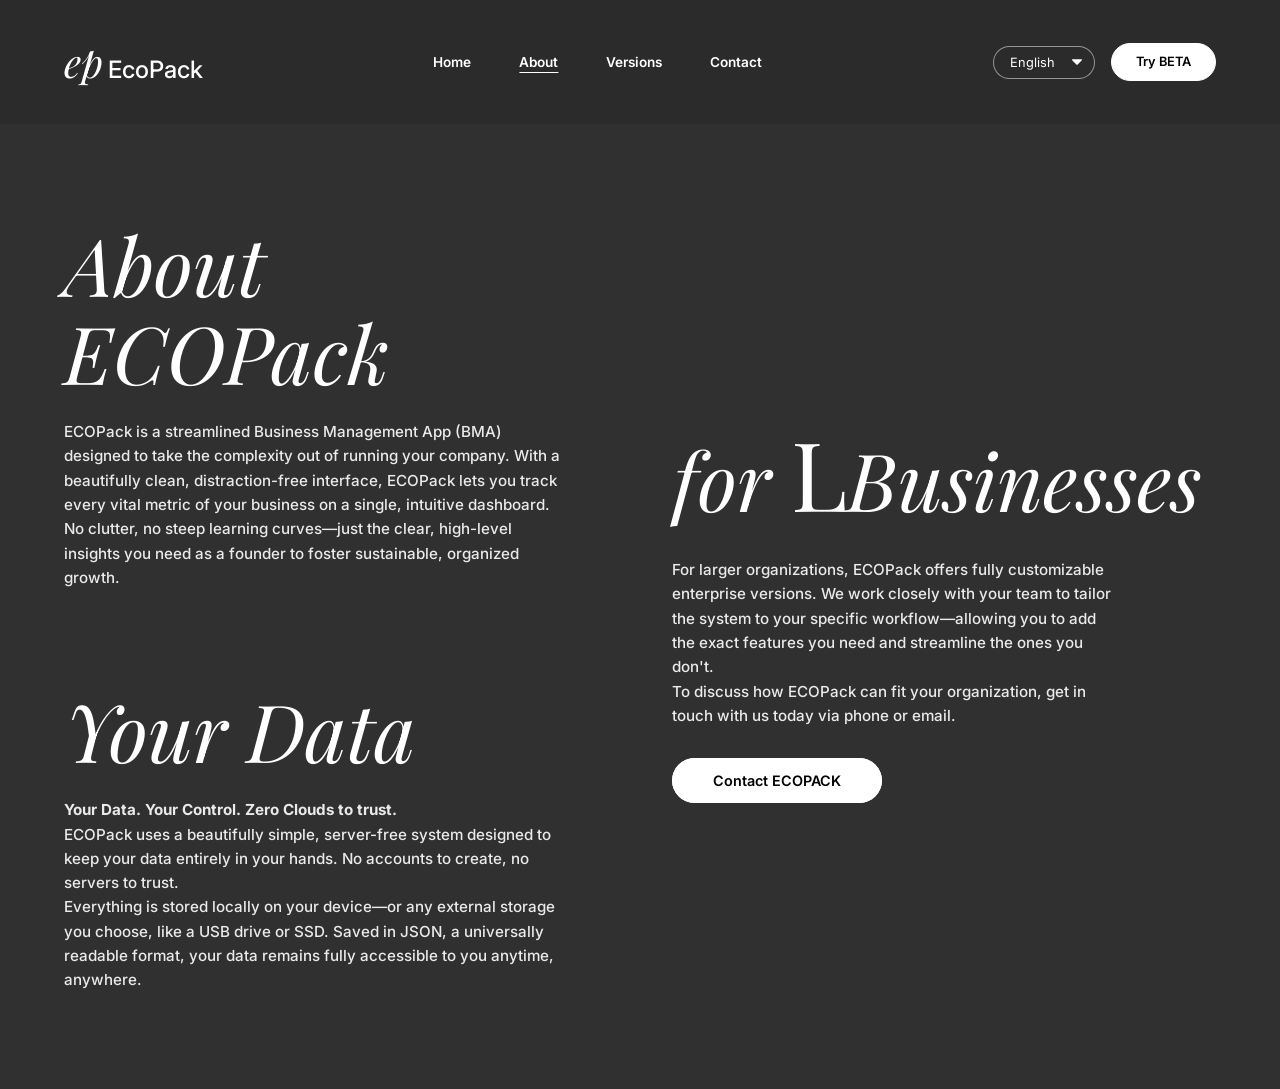
==== pages/about.html @ 65206e0a "1.0" ====
<!DOCTYPE html>
<html lang="en">
<head>
    <meta charset="UTF-8">
    <meta name="viewport" content="width=device-width, initial-scale=1.0">
    <title>ECOPACK - About</title>
    <meta name="description" content="Learn about ECOPack, a streamlined Business Management App designed for founders and businesses.">
    <link rel="preconnect" href="https://fonts.googleapis.com">
    <link rel="preconnect" href="https://fonts.gstatic.com" crossorigin>
    <link href="https://fonts.googleapis.com/css2?family=Amiri:ital,wght@0,400;0,700;1,400;1,700&family=Cairo:wght@400;600;700&family=Inter:wght@400;500;600;700&family=Playfair+Display:ital,wght@0,400;0,700;1,400;1,600&display=swap" rel="stylesheet">
    <style>
        /* ── Global ── */
        * { margin: 0; padding: 0; box-sizing: border-box; text-decoration: none; }
        ::selection { background-color: #222; color: #fff; }
        body { font-family: 'Inter', sans-serif; color: #111; background-color: #303030; line-height: 1.5; overflow-x: hidden; min-height: 100vh; display: flex; flex-direction: column; }
        img { max-width: 100%; display: block; }
        h1, h2, h3 { line-height: 1.2; }

        /* ── Buttons ── */
        .btn { padding: 0.8rem 2rem; border-radius: 50px; font-family: 'Inter', sans-serif; font-size: 0.85rem; font-weight: 600; cursor: pointer; position: relative; overflow: hidden; transition: transform 0.3s cubic-bezier(0.175, 0.885, 0.32, 1.275), background 0.3s, color 0.3s; }
        .btn:hover { transform: scale(1.05); }
        .btn-filled { background: #252525; border: 1px solid #252525; color: #fff; }
        .btn-filled:hover { background: #000; }
        .btn-footer-filled { background: #fff; border: 1px solid #fff; color: #000; border-radius: 50px; padding: 0.8rem 2.5rem; font-size: 0.9rem; cursor: pointer; font-weight: 600; transition: all 0.3s; }
        .btn-footer-filled:hover { background: #e0e0e0; }

        /* ── Navbar ── */
        .page-navbar { position: relative; z-index: 10; display: flex; justify-content: space-between; align-items: center; padding: 2rem 4rem; background-color: #2b2b2b; color: #fff; }
        .footer-logo { display: flex; align-items: baseline; font-size: 1.5rem; }
        .logo-ep { font-family: 'Playfair Display', serif; font-style: italic; font-size: 2.5rem; margin-right: 0.3rem; transition: transform 0.4s cubic-bezier(0.175, 0.885, 0.32, 1.275); display: inline-block; }
        .footer-logo:hover .logo-ep { transform: rotate(-5deg) scale(1.05); }
        .logo-ecopack { font-weight: 500; }
        .footer-nav { display: flex; gap: 3rem; font-size: 0.85rem; font-weight: 600; }
        .footer-nav a { color: #fff; text-decoration: none; transition: opacity 0.3s; position: relative; }
        .footer-nav a::after { content: ''; position: absolute; width: 0; height: 2px; bottom: -4px; left: 0; background-color: currentColor; transition: width 0.3s ease; }
        .footer-nav a:hover::after { width: 100%; }
        .footer-nav a:hover { opacity: 0.7; }
        .footer-nav a.active { opacity: 1; text-decoration: underline; text-underline-offset: 5px; }
        .lang-switcher { background: transparent; color: #fff; border: 1px solid rgba(255,255,255,0.5); padding: 0.5rem 1rem; border-radius: 50px; font-size: 0.8rem; font-family: 'Inter', sans-serif; cursor: pointer; outline: none; transition: all 0.3s ease; appearance: none; -webkit-appearance: none; background-image: url("data:image/svg+xml;charset=US-ASCII,%3Csvg%20xmlns%3D%22http%3A%2F%2Fwww.w3.org%2F2000%2Fsvg%22%20width%3D%22292.4%22%20height%3D%22292.4%22%3E%3Cpath%20fill%3D%22%23FFFFFF%22%20d%3D%22M287%2069.4a17.6%2017.6%200%200%200-13-5.4H18.4c-5%200-9.3%201.8-12.9%205.4A17.6%2017.6%200%200%200%200%2082.2c0%205%201.8%209.3%205.4%2012.9l128%20127.9c3.6%203.6%207.8%205.4%2012.8%205.4s9.2-1.8%2012.8-5.4L287%2095c3.5-3.5%205.4-7.8%205.4-12.8%200-5-1.9-9.2-5.5-12.8z%22%2F%3E%3C%2Fsvg%3E"); background-repeat: no-repeat; background-position: right 0.7rem top 50%; background-size: 0.65rem auto; padding-right: 2rem; }
        .lang-switcher:hover { border-color: #fff; background-color: rgba(255,255,255,0.1); }
        .lang-switcher option { background: #2b2b2b; color: #fff; }

        /* ── Page Layout ── */
        .page-content { flex: 1; display: flex; align-items: center; }

        /* ── About Section ── */
        .new-about-section { background-color: #303030; color: #fff; padding: 6rem 4rem; display: flex; justify-content: space-between; gap: 4rem; width: 100%; }
        .new-about-left { flex: 1; display: flex; flex-direction: column; gap: 6rem; }
        .new-about-block h2 { font-family: 'Playfair Display', serif; font-style: italic; font-size: 5rem; font-weight: 400; line-height: 1.1; margin-bottom: 1.5rem; color: #fff; }
        .new-about-block p { font-family: 'Inter', sans-serif; font-size: 0.95rem; line-height: 1.6; max-width: 500px; font-weight: 500; color: #eaeaea; }
        .new-about-right { flex: 1; display: flex; flex-direction: column; justify-content: center; }
        .new-about-right h2 { font-family: 'Playfair Display', serif; font-style: italic; font-size: 5rem; font-weight: 400; margin-bottom: 2rem; line-height: 1.1; color: #fff; }
        .new-about-right h2 .large-letter { font-style: normal; font-size: 1.2em; }
        .new-about-right p { font-family: 'Inter', sans-serif; font-size: 0.95rem; line-height: 1.6; max-width: 450px; margin-bottom: 2.5rem; font-weight: 500; color: #eaeaea; }

        /* ── Animations ── */
        @keyframes fadeInUp { from { opacity: 0; transform: translateY(20px); } to { opacity: 1; transform: translateY(0); } }
        @keyframes slideInLeftAnim { from { opacity: 0; transform: translateX(-50px); } to { opacity: 1; transform: translateX(0); } }
        @keyframes slideInRightAnim { from { opacity: 0; transform: translateX(50px); } to { opacity: 1; transform: translateX(0); } }
        .hero-stagger { opacity: 0; animation: fadeInUp 0.8s cubic-bezier(0.2, 0.8, 0.2, 1) forwards; }
        .animate-fade-up { opacity: 0; animation: fadeInUp 0.8s cubic-bezier(0.2, 0.8, 0.2, 1) forwards; }
        .animate-slide-left { opacity: 0; animation: slideInLeftAnim 0.8s cubic-bezier(0.2, 0.8, 0.2, 1) forwards; }
        .animate-slide-right { opacity: 0; animation: slideInRightAnim 0.8s cubic-bezier(0.2, 0.8, 0.2, 1) forwards; }
        .anim-d-1 { animation-delay: 0.1s; }
        .anim-d-2 { animation-delay: 0.2s; }
        .anim-d-3 { animation-delay: 0.3s; }
        .anim-d-4 { animation-delay: 0.4s; }
        .anim-d-5 { animation-delay: 0.5s; }

        /* ── RTL ── */
        html[dir="rtl"] { text-align: right; }
        html[dir="rtl"] body { font-family: 'Cairo', sans-serif; }
        html[dir="rtl"] h2, html[dir="rtl"] h3 { font-family: 'Amiri', serif; }
        html[dir="rtl"] .btn { font-family: 'Cairo', sans-serif; font-size: 0.9rem; }
        html[dir="rtl"] .lang-switcher { background-position: left 0.7rem top 50%; padding-left: 2rem; padding-right: 1rem; font-family: 'Cairo', sans-serif; }

        /* ── Responsive ── */
        @media (max-width: 992px) {
            .page-navbar { flex-direction: column; gap: 1.5rem; padding: 2rem; }
            .footer-nav { gap: 1.5rem; flex-wrap: wrap; justify-content: center; }
            .new-about-section { flex-direction: column; padding: 4rem 2rem; }
        }
        @media (max-width: 600px) {
            .new-about-block h2, .new-about-right h2 { font-size: 3.5rem; }
            .page-navbar { padding: 1.5rem; }
        }
    </style>
</head>
<body>

    <!-- Navbar -->
    <nav class="page-navbar hero-stagger">
        <div class="footer-logo">
            <span class="logo-ep">ep</span><span class="logo-ecopack">EcoPack</span>
        </div>
        <div class="footer-nav">
            <a href="../index.html" data-i18n="nav_home">Home</a>
            <a href="about.html" class="active" data-i18n="nav_about">About</a>
            <a href="versions.html" data-i18n="nav_versions">Versions</a>
            <a href="contact.html" data-i18n="nav_contact">Contact</a>
        </div>
        <div style="display: flex; gap: 1rem; align-items: center;">
            <select id="lang-select" class="lang-switcher">
                <option value="en">English</option>
                <option value="fr">Français</option>
                <option value="es">Español</option>
                <option value="ar">العربية</option>
            </select>
            <a href="https://ecopack-bmas.vercel.app/" target="_blank" class="btn btn-footer-filled" style="padding: 0.5rem 1.5rem; font-size: 0.8rem;" data-i18n="btn_try_beta">Try BETA</a>
        </div>
    </nav>

    <!-- Page Content -->
    <div class="page-content">
        <section class="new-about-section">
            <div class="new-about-left">
                <div class="new-about-block">
                    <h2 class="animate-slide-left anim-d-1" data-i18n="page_about_h1"><i>About</i><br><i>ECOPack</i></h2>
                    <p class="animate-fade-up anim-d-2" data-i18n="page_about_desc">ECOPack is a streamlined Business Management App (BMA) designed to take the complexity out of running your company. With a beautifully clean, distraction-free interface, ECOPack lets you track every vital metric of your business on a single, intuitive dashboard.<br>No clutter, no steep learning curves—just the clear, high-level insights you need as a founder to foster sustainable, organized growth.</p>
                </div>
                <div class="new-about-block">
                    <h2 class="animate-slide-left anim-d-3" data-i18n="page_about_data_h"><i>Your Data</i></h2>
                    <p class="animate-fade-up anim-d-4" data-i18n="page_about_data_desc"><strong>Your Data. Your Control. Zero Clouds to trust.</strong><br>ECOPack uses a beautifully simple, server-free system designed to keep your data entirely in your hands. No accounts to create, no servers to trust.<br>Everything is stored locally on your device—or any external storage you choose, like a USB drive or SSD. Saved in JSON, a universally readable format, your data remains fully accessible to you anytime, anywhere.</p>
                </div>
            </div>
            <div class="new-about-right">
                <h2 class="animate-slide-right anim-d-2" data-i18n="page_about_biz_h"><i>for </i><span class="large-letter">L</span><i>Businesses</i></h2>
                <p class="animate-fade-up anim-d-3" data-i18n="page_about_biz_desc">For larger organizations, ECOPack offers fully customizable enterprise versions. We work closely with your team to tailor the system to your specific workflow—allowing you to add the exact features you need and streamline the ones you don't.<br>To discuss how ECOPack can fit your organization, get in touch with us today via phone or email.</p>
                <div class="animate-fade-up anim-d-4">
                    <a href="contact.html" class="btn btn-footer-filled" data-i18n="btn_contact_ecopack">Contact ECOPACK</a>
                </div>
            </div>
        </section>
    </div>

    <script src="../script.js"></script>
</body>
</html>
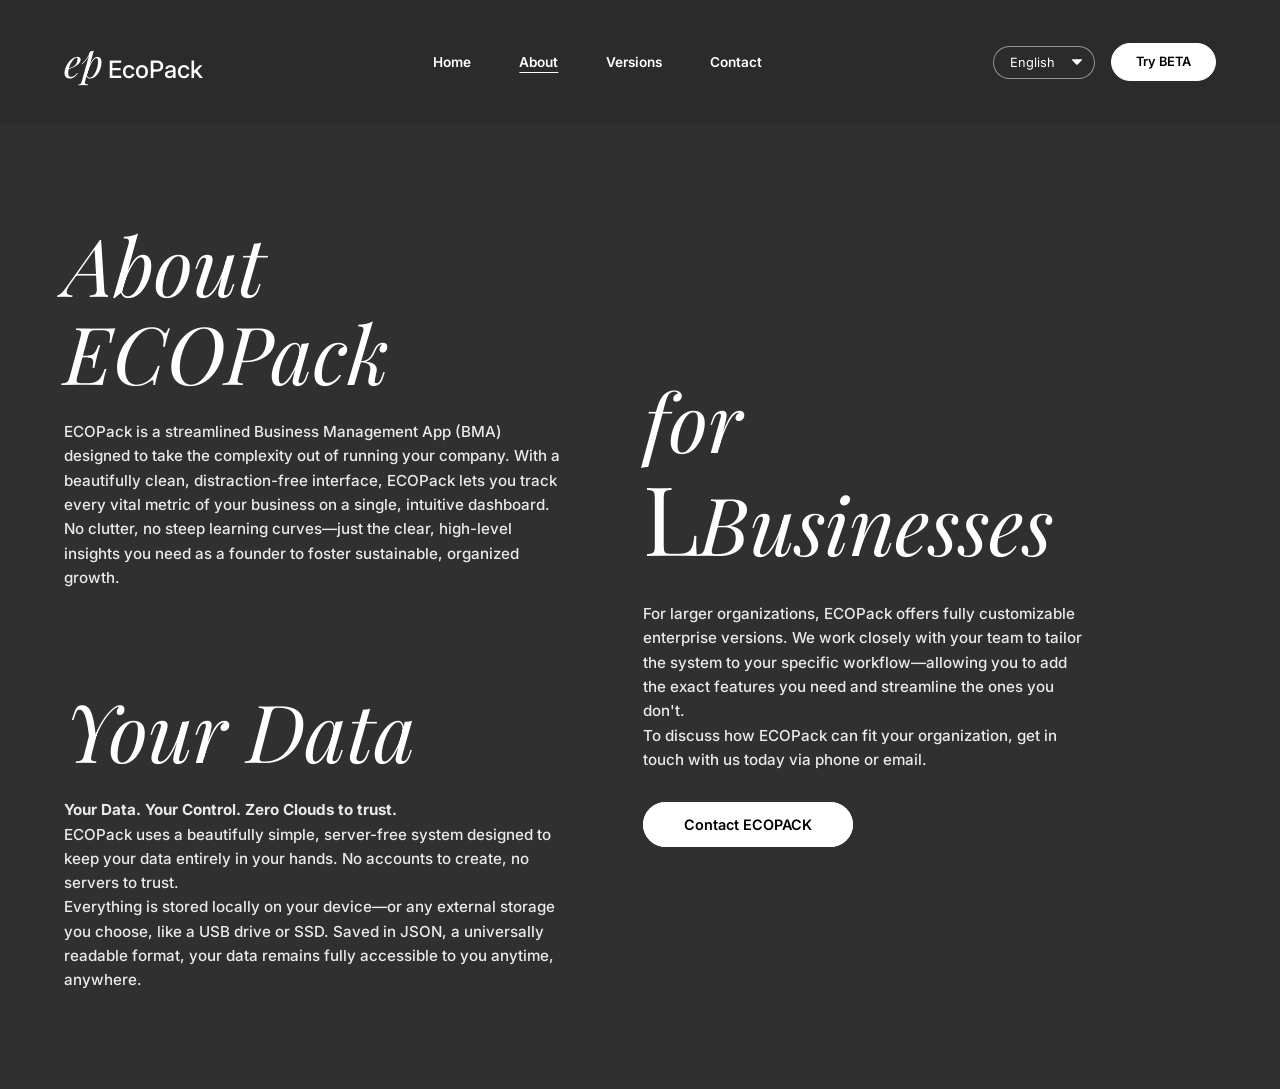
==== commit f968a528: "2.0" ====
--- a/pages/about.html
+++ b/pages/about.html
@@ -8,81 +8,34 @@
     <link rel="preconnect" href="https://fonts.googleapis.com">
     <link rel="preconnect" href="https://fonts.gstatic.com" crossorigin>
     <link href="https://fonts.googleapis.com/css2?family=Amiri:ital,wght@0,400;0,700;1,400;1,700&family=Cairo:wght@400;600;700&family=Inter:wght@400;500;600;700&family=Playfair+Display:ital,wght@0,400;0,700;1,400;1,600&display=swap" rel="stylesheet">
+    <link rel="stylesheet" href="../style.css">
     <style>
-        /* ── Global ── */
-        * { margin: 0; padding: 0; box-sizing: border-box; text-decoration: none; }
-        ::selection { background-color: #222; color: #fff; }
-        body { font-family: 'Inter', sans-serif; color: #111; background-color: #303030; line-height: 1.5; overflow-x: hidden; min-height: 100vh; display: flex; flex-direction: column; }
-        img { max-width: 100%; display: block; }
-        h1, h2, h3 { line-height: 1.2; }
-
-        /* ── Buttons ── */
-        .btn { padding: 0.8rem 2rem; border-radius: 50px; font-family: 'Inter', sans-serif; font-size: 0.85rem; font-weight: 600; cursor: pointer; position: relative; overflow: hidden; transition: transform 0.3s cubic-bezier(0.175, 0.885, 0.32, 1.275), background 0.3s, color 0.3s; }
-        .btn:hover { transform: scale(1.05); }
-        .btn-filled { background: #252525; border: 1px solid #252525; color: #fff; }
-        .btn-filled:hover { background: #000; }
-        .btn-footer-filled { background: #fff; border: 1px solid #fff; color: #000; border-radius: 50px; padding: 0.8rem 2.5rem; font-size: 0.9rem; cursor: pointer; font-weight: 600; transition: all 0.3s; }
-        .btn-footer-filled:hover { background: #e0e0e0; }
-
-        /* ── Navbar ── */
-        .page-navbar { position: relative; z-index: 10; display: flex; justify-content: space-between; align-items: center; padding: 2rem 4rem; background-color: #2b2b2b; color: #fff; }
-        .footer-logo { display: flex; align-items: baseline; font-size: 1.5rem; }
-        .logo-ep { font-family: 'Playfair Display', serif; font-style: italic; font-size: 2.5rem; margin-right: 0.3rem; transition: transform 0.4s cubic-bezier(0.175, 0.885, 0.32, 1.275); display: inline-block; }
-        .footer-logo:hover .logo-ep { transform: rotate(-5deg) scale(1.05); }
-        .logo-ecopack { font-weight: 500; }
-        .footer-nav { display: flex; gap: 3rem; font-size: 0.85rem; font-weight: 600; }
-        .footer-nav a { color: #fff; text-decoration: none; transition: opacity 0.3s; position: relative; }
-        .footer-nav a::after { content: ''; position: absolute; width: 0; height: 2px; bottom: -4px; left: 0; background-color: currentColor; transition: width 0.3s ease; }
-        .footer-nav a:hover::after { width: 100%; }
-        .footer-nav a:hover { opacity: 0.7; }
-        .footer-nav a.active { opacity: 1; text-decoration: underline; text-underline-offset: 5px; }
-        .lang-switcher { background: transparent; color: #fff; border: 1px solid rgba(255,255,255,0.5); padding: 0.5rem 1rem; border-radius: 50px; font-size: 0.8rem; font-family: 'Inter', sans-serif; cursor: pointer; outline: none; transition: all 0.3s ease; appearance: none; -webkit-appearance: none; background-image: url("data:image/svg+xml;charset=US-ASCII,%3Csvg%20xmlns%3D%22http%3A%2F%2Fwww.w3.org%2F2000%2Fsvg%22%20width%3D%22292.4%22%20height%3D%22292.4%22%3E%3Cpath%20fill%3D%22%23FFFFFF%22%20d%3D%22M287%2069.4a17.6%2017.6%200%200%200-13-5.4H18.4c-5%200-9.3%201.8-12.9%205.4A17.6%2017.6%200%200%200%200%2082.2c0%205%201.8%209.3%205.4%2012.9l128%20127.9c3.6%203.6%207.8%205.4%2012.8%205.4s9.2-1.8%2012.8-5.4L287%2095c3.5-3.5%205.4-7.8%205.4-12.8%200-5-1.9-9.2-5.5-12.8z%22%2F%3E%3C%2Fsvg%3E"); background-repeat: no-repeat; background-position: right 0.7rem top 50%; background-size: 0.65rem auto; padding-right: 2rem; }
-        .lang-switcher:hover { border-color: #fff; background-color: rgba(255,255,255,0.1); }
-        .lang-switcher option { background: #2b2b2b; color: #fff; }
-
-        /* ── Page Layout ── */
-        .page-content { flex: 1; display: flex; align-items: center; }
-
-        /* ── About Section ── */
-        .new-about-section { background-color: #303030; color: #fff; padding: 6rem 4rem; display: flex; justify-content: space-between; gap: 4rem; width: 100%; }
-        .new-about-left { flex: 1; display: flex; flex-direction: column; gap: 6rem; }
-        .new-about-block h2 { font-family: 'Playfair Display', serif; font-style: italic; font-size: 5rem; font-weight: 400; line-height: 1.1; margin-bottom: 1.5rem; color: #fff; }
-        .new-about-block p { font-family: 'Inter', sans-serif; font-size: 0.95rem; line-height: 1.6; max-width: 500px; font-weight: 500; color: #eaeaea; }
-        .new-about-right { flex: 1; display: flex; flex-direction: column; justify-content: center; }
-        .new-about-right h2 { font-family: 'Playfair Display', serif; font-style: italic; font-size: 5rem; font-weight: 400; margin-bottom: 2rem; line-height: 1.1; color: #fff; }
-        .new-about-right h2 .large-letter { font-style: normal; font-size: 1.2em; }
-        .new-about-right p { font-family: 'Inter', sans-serif; font-size: 0.95rem; line-height: 1.6; max-width: 450px; margin-bottom: 2.5rem; font-weight: 500; color: #eaeaea; }
-
-        /* ── Animations ── */
-        @keyframes fadeInUp { from { opacity: 0; transform: translateY(20px); } to { opacity: 1; transform: translateY(0); } }
-        @keyframes slideInLeftAnim { from { opacity: 0; transform: translateX(-50px); } to { opacity: 1; transform: translateX(0); } }
-        @keyframes slideInRightAnim { from { opacity: 0; transform: translateX(50px); } to { opacity: 1; transform: translateX(0); } }
-        .hero-stagger { opacity: 0; animation: fadeInUp 0.8s cubic-bezier(0.2, 0.8, 0.2, 1) forwards; }
-        .animate-fade-up { opacity: 0; animation: fadeInUp 0.8s cubic-bezier(0.2, 0.8, 0.2, 1) forwards; }
-        .animate-slide-left { opacity: 0; animation: slideInLeftAnim 0.8s cubic-bezier(0.2, 0.8, 0.2, 1) forwards; }
-        .animate-slide-right { opacity: 0; animation: slideInRightAnim 0.8s cubic-bezier(0.2, 0.8, 0.2, 1) forwards; }
-        .anim-d-1 { animation-delay: 0.1s; }
-        .anim-d-2 { animation-delay: 0.2s; }
-        .anim-d-3 { animation-delay: 0.3s; }
-        .anim-d-4 { animation-delay: 0.4s; }
-        .anim-d-5 { animation-delay: 0.5s; }
-
-        /* ── RTL ── */
-        html[dir="rtl"] { text-align: right; }
-        html[dir="rtl"] body { font-family: 'Cairo', sans-serif; }
-        html[dir="rtl"] h2, html[dir="rtl"] h3 { font-family: 'Amiri', serif; }
-        html[dir="rtl"] .btn { font-family: 'Cairo', sans-serif; font-size: 0.9rem; }
-        html[dir="rtl"] .lang-switcher { background-position: left 0.7rem top 50%; padding-left: 2rem; padding-right: 1rem; font-family: 'Cairo', sans-serif; }
-
-        /* ── Responsive ── */
-        @media (max-width: 992px) {
-            .page-navbar { flex-direction: column; gap: 1.5rem; padding: 2rem; }
-            .footer-nav { gap: 1.5rem; flex-wrap: wrap; justify-content: center; }
-            .new-about-section { flex-direction: column; padding: 4rem 2rem; }
+        body {
+            background-color: #303030;
+            margin: 0;
+            min-height: 100vh;
+            display: flex;
+            flex-direction: column;
         }
-        @media (max-width: 600px) {
-            .new-about-block h2, .new-about-right h2 { font-size: 3.5rem; }
-            .page-navbar { padding: 1.5rem; }
+        .page-navbar {
+            position: relative;
+            z-index: 10;
+            display: flex;
+            justify-content: space-between;
+            align-items: center;
+            padding: 2rem 4rem;
+            background-color: #2b2b2b;
+            color: #fff;
+        }
+        .page-navbar .footer-nav a.active {
+            opacity: 1;
+            text-decoration: underline;
+            text-underline-offset: 5px;
+        }
+        .page-content {
+            flex: 1;
+            display: flex;
+            align-items: center;
         }
     </style>
 </head>
--- a/style.css
+++ b/style.css
@@ -0,0 +1,968 @@
+/* Global Styles */
+* {
+    margin: 0;
+    padding: 0;
+    box-sizing: border-box;
+    text-decoration: none;
+}
+
+::selection {
+  background-color: #222; /* Changes highlight background */
+  color: #ffffff;            /* Changes highlighted text color */
+}
+
+/* Optional: Older Firefox browser support */
+::-moz-selection {
+  background-color: #222;
+  color: #ffffff;
+}
+
+/* Styles text selection only inside a specific class */
+.custom-area::selection {
+  background-color: #222;
+  color: #ffffff;
+}
+
+body {
+    font-family: 'Inter', sans-serif;
+    color: #111;
+    background-color: #fff;
+    line-height: 1.5;
+    overflow-x: hidden;
+}
+
+img {
+    max-width: 100%;
+    display: block;
+}
+
+/* Typography */
+h1, h2, h3 {
+    line-height: 1.2;
+}
+
+/* Hero Section */
+.hero {
+    display: flex;
+    min-height: 100vh;
+    width: 100%;
+}
+
+.hero-left {
+    flex: 1;
+    display: flex;
+    align-items: center;
+    justify-content: center;
+    padding: 4rem;
+    background-color: #ffffff;
+}
+
+.hero-content {
+    max-width: 500px;
+    width: 100%;
+}
+
+.logo-container {
+    display: flex;
+    align-items: flex-end;
+    margin-bottom: 4rem;
+}
+
+.logo-text {
+    font-family: 'Playfair Display', serif;
+    font-style: italic;
+    font-size: 8rem;
+    line-height: 0.8;
+    letter-spacing: -0.05em;
+    color: #222;
+}
+
+.logo-subtext {
+    font-size: 0.85rem;
+    margin-left: 0.5rem;
+    padding-bottom: 0.5rem;
+    color: #000;
+}
+
+.logo-subtext span {
+    font-size: 0.75rem;
+    font-weight: normal;
+}
+
+.main-nav {
+    display: flex;
+    gap: 2.5rem;
+    margin-bottom: 3rem;
+}
+
+.main-nav a {
+    text-decoration: none;
+    color: #000;
+    font-weight: 700;
+    font-size: 0.95rem;
+    transition: opacity 0.2s ease;
+}
+
+.main-nav a:hover {
+    opacity: 0.7;
+}
+
+.cta-container {
+    display: flex;
+    gap: 1rem;
+}
+
+.btn {
+    padding: 0.8rem 2rem;
+    border-radius: 50px;
+    font-family: 'Inter', sans-serif;
+    font-size: 0.85rem;
+    font-weight: 600;
+    cursor: pointer;
+    transition: all 0.3s ease;
+}
+
+.btn-outline {
+    background: transparent;
+    border: 1px solid #000;
+    color: #000;
+}
+
+.btn-outline:hover {
+    background: #f0f0f0;
+}
+
+.btn-filled {
+    background: #252525;
+    border: 1px solid #252525;
+    color: #fff;
+}
+
+.btn-filled:hover {
+    background: #000;
+}
+
+.hero-right {
+    flex: 1;
+    position: relative;
+    background-color: #f5f5f5; /* Fallback */
+    overflow: hidden;
+}
+
+.hero-image-placeholder {
+    width: 100%;
+    height: 100%;
+}
+
+.hero-image-placeholder img {
+    width: 100%;
+    height: 100%;
+    object-fit: cover;
+    object-position: center left;
+}
+
+/* About Section */
+.about {
+    padding: 8rem 2rem;
+    background-color: #fff;
+    min-height: 100vh;
+    display: flex;
+    align-items: center;
+}
+
+.container {
+    max-width: 1200px;
+    margin: 0 auto;
+    width: 100%;
+}
+
+.about-grid {
+    display: grid;
+    grid-template-columns: 1fr 1fr;
+    gap: 4rem;
+    align-items: center;
+}
+
+.about-text h2 {
+    font-family: 'Playfair Display', serif;
+    font-size: 5.5rem;
+    color: #333;
+    margin-bottom: 2rem;
+    letter-spacing: -0.02em;
+    font-weight: 400;
+}
+
+.about-text h2 i {
+    font-style: italic;
+}
+
+.desc-content {
+    max-width: 480px;
+}
+
+.desc-content p {
+    font-size: 0.95rem;
+    font-weight: 500;
+    color: #222;
+    margin-bottom: 1.5rem;
+    line-height: 1.6;
+}
+
+.about-image img {
+    width: 100%;
+    height: auto;
+}
+
+/* Features Section */
+.features {
+    background-color: #303030;
+    min-height: 100vh;
+    display: flex;
+    align-items: center;
+    justify-content: center;
+    padding: 4rem 2rem;
+}
+
+.features-container {
+    display: flex;
+    gap: 4rem;
+    justify-content: center;
+    flex-wrap: wrap;
+}
+
+.feature-item {
+    display: flex;
+    flex-direction: column;
+    align-items: center;
+    text-align: center;
+    gap: 2rem;
+}
+
+.feature-card {
+    background-color: #ffffff;
+    width: 280px;
+    height: 280px;
+    border-radius: 2.5rem;
+    display: flex;
+    align-items: center;
+    justify-content: center;
+    box-shadow: 0 10px 30px rgba(0,0,0,0.1);
+    transition: transform 0.3s ease;
+}
+
+.feature-card:hover {
+    transform: translateY(-5px);
+}
+
+.feature-item h3 {
+    font-family: 'Playfair Display', serif;
+    font-style: italic;
+    color: #ffffff;
+    font-size: 1.4rem;
+    font-weight: 400;
+    line-height: 1.3;
+}
+
+/* Responsive adjustments */
+@media (max-width: 992px) {
+    .hero {
+        flex-direction: column;
+    }
+    
+    .hero-left, .hero-right {
+        width: 100%;
+        min-height: 50vh;
+    }
+    
+    .about-grid {
+        grid-template-columns: 1fr;
+    }
+    
+    .about-text h2 {
+        font-size: 4rem;
+    }
+}
+
+@media (max-width: 768px) {
+    .logo-text {
+        font-size: 6rem;
+    }
+    
+    .main-nav {
+        flex-wrap: wrap;
+        gap: 1.5rem;
+    }
+    
+    .features-container {
+        gap: 2rem;
+    }
+}
+
+/* Footer Section */
+.footer-cta {
+    position: relative;
+    min-height: 80vh;
+    display: flex;
+    flex-direction: column;
+    padding: 3rem 4rem;
+    background-color: #2b2b2b; /* Dark fallback */
+    background-image: url('https://images.unsplash.com/photo-1498050108023-c5249f4df085?q=80&w=2672&auto=format&fit=crop');
+    background-size: cover;
+    background-position: center;
+    color: #fff;
+    overflow: hidden;
+}
+
+.footer-overlay {
+    position: absolute;
+    top: 0;
+    left: 0;
+    right: 0;
+    bottom: 0;
+    background-color: rgba(30, 30, 30, 0.85); /* Dark tint */
+    z-index: 1;
+}
+
+.footer-header {
+    position: relative;
+    z-index: 2;
+    display: flex;
+    justify-content: space-between;
+    align-items: center;
+    margin-bottom: auto;
+}
+
+.footer-logo {
+    display: flex;
+    align-items: baseline;
+    font-size: 1.5rem;
+}
+
+.logo-ep {
+    font-family: 'Playfair Display', serif;
+    font-style: italic;
+    font-size: 2.5rem;
+    margin-right: 0.3rem;
+}
+
+.logo-ecopack {
+    font-weight: 500;
+}
+
+.footer-nav {
+    display: flex;
+    gap: 3rem;
+    font-size: 0.85rem;
+    font-weight: 600;
+}
+
+.footer-nav a {
+    color: #fff;
+    text-decoration: none;
+    transition: opacity 0.3s;
+}
+
+.footer-nav a:hover {
+    opacity: 0.7;
+}
+
+.btn-footer-outline {
+    background: transparent;
+    border: 1px solid #fff;
+    color: #fff;
+    border-radius: 50px;
+    padding: 0.6rem 1.8rem;
+    font-size: 0.85rem;
+    cursor: pointer;
+    font-weight: 600;
+    transition: background 0.3s, color 0.3s;
+}
+
+.btn-footer-outline:hover {
+    background: #fff;
+    color: #000;
+}
+
+.footer-content {
+    position: relative;
+    z-index: 2;
+    text-align: center;
+    margin-bottom: auto;
+    display: flex;
+    flex-direction: column;
+    align-items: center;
+}
+
+.footer-content h2 {
+    font-family: 'Playfair Display', serif;
+    font-style: italic;
+    font-size: 5rem;
+    margin-bottom: 3rem;
+    font-weight: 400;
+}
+
+.footer-buttons {
+    display: flex;
+    gap: 1.5rem;
+    justify-content: center;
+}
+
+.btn-footer-outline-center {
+    background: transparent;
+    border: 1px solid #fff;
+    color: #fff;
+    border-radius: 50px;
+    padding: 0.8rem 2.5rem;
+    font-size: 0.9rem;
+    cursor: pointer;
+    font-weight: 600;
+    transition: all 0.3s;
+}
+
+.btn-footer-outline-center:hover {
+    background: #fff;
+    color: #000;
+}
+
+.btn-footer-filled {
+    background: #fff;
+    border: 1px solid #fff;
+    color: #000;
+    border-radius: 50px;
+    padding: 0.8rem 2.5rem;
+    font-size: 0.9rem;
+    cursor: pointer;
+    font-weight: 600;
+    transition: all 0.3s;
+}
+
+.btn-footer-filled:hover {
+    background: #e0e0e0;
+}
+
+/* Enhancing Hover Effects */
+.btn {
+    position: relative;
+    overflow: hidden;
+    transition: transform 0.3s cubic-bezier(0.175, 0.885, 0.32, 1.275), background 0.3s, color 0.3s;
+}
+
+.btn:hover {
+    transform: scale(1.05);
+}
+
+.feature-card {
+    transition: transform 0.4s cubic-bezier(0.175, 0.885, 0.32, 1.275), box-shadow 0.4s ease;
+}
+
+.feature-card:hover {
+    transform: translateY(-12px) scale(1.03);
+    box-shadow: 0 20px 40px rgba(0,0,0,0.15);
+}
+
+.logo-ep {
+    transition: transform 0.4s cubic-bezier(0.175, 0.885, 0.32, 1.275);
+    display: inline-block;
+}
+
+.footer-logo:hover .logo-ep, .logo-container:hover .logo-text {
+    transform: rotate(-5deg) scale(1.05);
+}
+
+.main-nav a, .footer-nav a {
+    position: relative;
+}
+
+.main-nav a::after, .footer-nav a::after {
+    content: '';
+    position: absolute;
+    width: 0;
+    height: 2px;
+    bottom: -4px;
+    left: 0;
+    background-color: currentColor;
+    transition: width 0.3s ease;
+}
+
+.main-nav a:hover::after, .footer-nav a:hover::after {
+    width: 100%;
+}
+
+/* Hero Load Animations */
+@keyframes fadeInUp {
+    from {
+        opacity: 0;
+        transform: translateY(20px);
+    }
+    to {
+        opacity: 1;
+        transform: translateY(0);
+    }
+}
+
+.hero-stagger {
+    opacity: 0;
+    animation: fadeInUp 0.8s cubic-bezier(0.2, 0.8, 0.2, 1) forwards;
+}
+
+.logo-container.hero-stagger { animation-delay: 0.1s; }
+.main-nav.hero-stagger { animation-delay: 0.3s; }
+.cta-container.hero-stagger { animation-delay: 0.5s; }
+
+/* Floating Image Animation */
+.hero-img-float {
+    animation: floatImage 6s ease-in-out infinite;
+}
+
+@keyframes floatImage {
+    0% { transform: translateY(0px); }
+    50% { transform: translateY(-15px); }
+    100% { transform: translateY(0px); }
+}
+
+/* Footer Background Pan */
+.footer-cta {
+    background-image: url('src/Background.png');
+    background-size: cover;
+    background-position: center;
+    background-repeat: no-repeat;
+    animation: panBackground 25s linear infinite alternate;
+}
+
+@keyframes panBackground {
+    from { background-position: 0% 50%; }
+    to { background-position: 100% 50%; }
+}
+
+/* Scroll Animations */
+.slide-in-left {
+    opacity: 0;
+    transform: translateX(-50px);
+    transition: opacity 1s cubic-bezier(0.2, 0.8, 0.2, 1), transform 1s cubic-bezier(0.2, 0.8, 0.2, 1);
+}
+
+.slide-in-right {
+    opacity: 0;
+    transform: translateX(50px);
+    transition: opacity 1s cubic-bezier(0.2, 0.8, 0.2, 1), transform 1s cubic-bezier(0.2, 0.8, 0.2, 1);
+}
+
+.fade-up {
+    opacity: 0;
+    transform: translateY(40px);
+    transition: opacity 1s cubic-bezier(0.2, 0.8, 0.2, 1), transform 1s cubic-bezier(0.2, 0.8, 0.2, 1);
+}
+
+.delay-1 { transition-delay: 0.2s; }
+.delay-2 { transition-delay: 0.4s; }
+
+.slide-in-left.appear,
+.slide-in-right.appear,
+.fade-up.appear {
+    opacity: 1;
+    transform: translate(0);
+}
+
+/* Language Switcher */
+.lang-switcher {
+    background: transparent;
+    color: #fff;
+    border: 1px solid rgba(255, 255, 255, 0.5);
+    padding: 0.5rem 1rem;
+    border-radius: 50px;
+    font-size: 0.8rem;
+    font-family: 'Inter', sans-serif;
+    cursor: pointer;
+    outline: none;
+    transition: all 0.3s ease;
+    appearance: none;
+    -webkit-appearance: none;
+    background-image: url("data:image/svg+xml;charset=US-ASCII,%3Csvg%20xmlns%3D%22http%3A%2F%2Fwww.w3.org%2F2000%2Fsvg%22%20width%3D%22292.4%22%20height%3D%22292.4%22%3E%3Cpath%20fill%3D%22%23FFFFFF%22%20d%3D%22M287%2069.4a17.6%2017.6%200%200%200-13-5.4H18.4c-5%200-9.3%201.8-12.9%205.4A17.6%2017.6%200%200%200%200%2082.2c0%205%201.8%209.3%205.4%2012.9l128%20127.9c3.6%203.6%207.8%205.4%2012.8%205.4s9.2-1.8%2012.8-5.4L287%2095c3.5-3.5%205.4-7.8%205.4-12.8%200-5-1.9-9.2-5.5-12.8z%22%2F%3E%3C%2Fsvg%3E");
+    background-repeat: no-repeat;
+    background-position: right 0.7rem top 50%;
+    background-size: 0.65rem auto;
+    padding-right: 2rem;
+}
+
+.lang-switcher:hover {
+    border-color: #fff;
+    background-color: rgba(255, 255, 255, 0.1);
+}
+
+.lang-switcher option {
+    background: #2b2b2b;
+    color: #fff;
+}
+
+/* RTL Support */
+html[dir="rtl"] {
+    text-align: right;
+}
+
+html[dir="rtl"] .slide-in-left {
+    transform: translateX(50px);
+}
+
+html[dir="rtl"] .slide-in-right {
+    transform: translateX(-50px);
+}
+
+html[dir="rtl"] .lang-switcher {
+    background-position: left 0.7rem top 50%;
+    padding-left: 2rem;
+    padding-right: 1rem;
+    font-family: 'Cairo', sans-serif;
+}
+
+/* Beautiful Arabic Typography */
+html[dir="rtl"] body {
+    font-family: 'Cairo', sans-serif;
+}
+
+html[dir="rtl"] h2, 
+html[dir="rtl"] h3, 
+html[dir="rtl"] .logo-ep,
+html[dir="rtl"] .feature-item h3 {
+    font-family: 'Amiri', serif;
+}
+
+html[dir="rtl"] .desc-content {
+    margin-right: 0 !important;
+    margin-left: auto !important;
+    padding-left: 2rem !important; /* Force a left margin so it doesn't attach to the left */
+    text-align: right !important;
+}
+
+html[dir="rtl"] .desc-content p {
+    font-size: 1.05rem; /* Arabic usually needs a slight size bump for readability */
+    line-height: 1.8;
+    text-align: right !important;
+}
+
+html[dir="rtl"] .about-text h2 {
+    line-height: 1.4;
+    text-align: right !important;
+}
+
+html[dir="rtl"] .footer-content h2 {
+    font-size: 5rem;
+    line-height: 1.3;
+}
+
+html[dir="rtl"] .btn {
+    font-family: 'Cairo', sans-serif;
+    font-size: 0.9rem;
+}
+
+@media (max-width: 992px) {
+    .footer-header {
+        flex-direction: column;
+        gap: 2rem;
+    }
+    
+    .footer-content h2 {
+        font-size: 4rem;
+    }
+}
+
+/* --- New Sections Styling --- */
+.new-about-section {
+    background-color: #303030;
+    color: #fff;
+    padding: 6rem 4rem;
+    display: flex;
+    justify-content: space-between;
+    gap: 4rem;
+}
+
+.new-about-left {
+    flex: 1;
+    display: flex;
+    flex-direction: column;
+    gap: 6rem;
+}
+
+.new-about-block h2 {
+    font-family: 'Playfair Display', serif;
+    font-style: italic;
+    font-size: 5rem;
+    font-weight: 400;
+    line-height: 1.1;
+    margin-bottom: 1.5rem;
+}
+
+.new-about-block p {
+    font-family: 'Inter', sans-serif;
+    font-size: 0.95rem;
+    line-height: 1.6;
+    max-width: 500px;
+    font-weight: 500;
+    color: #eaeaea;
+}
+
+.new-about-right {
+    flex: 1;
+    display: flex;
+    flex-direction: column;
+    justify-content: center;
+}
+
+.new-about-right h2 {
+    font-family: 'Playfair Display', serif;
+    font-style: italic;
+    font-size: 5rem;
+    font-weight: 400;
+    margin-bottom: 2rem;
+    line-height: 1.1;
+}
+
+.new-about-right h2 .large-letter {
+    font-style: normal;
+    font-size: 1.2em;
+}
+
+.new-about-right p {
+    font-family: 'Inter', sans-serif;
+    font-size: 0.95rem;
+    line-height: 1.6;
+    max-width: 450px;
+    margin-bottom: 2.5rem;
+    font-weight: 500;
+    color: #eaeaea;
+}
+
+.new-versions-section {
+    background-color: #2b2b2b;
+    padding: 6rem 4rem;
+    color: #fff;
+}
+
+.new-versions-section > h2 {
+    font-family: 'Playfair Display', serif;
+    font-style: italic;
+    font-size: 5rem;
+    font-weight: 400;
+    margin-bottom: 4rem;
+}
+
+.version-card {
+    background-color: #d8d8d8;
+    color: #111;
+    border-radius: 2.5rem;
+    padding: 3rem 4rem;
+    display: flex;
+    justify-content: space-between;
+    align-items: center;
+}
+
+.version-info h3 {
+    font-family: 'Playfair Display', serif;
+    font-style: italic;
+    font-size: 5rem;
+    font-weight: 400;
+    line-height: 1;
+    margin-bottom: 1rem;
+    color: #222;
+}
+
+.version-info p {
+    font-family: 'Inter', sans-serif;
+    font-size: 0.9rem;
+    font-weight: 500;
+    color: #333;
+}
+
+.new-footer-section {
+    background-color: #303030;
+    color: #fff;
+    padding: 6rem 4rem 2rem 4rem;
+    display: flex;
+    flex-direction: column;
+}
+
+.footer-top-credit {
+    text-align: center;
+    font-family: 'Inter', sans-serif;
+    font-size: 0.85rem;
+    margin-bottom: 6rem;
+    color: #eaeaea;
+}
+
+.footer-columns {
+    display: flex;
+    justify-content: space-between;
+    margin-bottom: 8rem;
+}
+
+.footer-col-left {
+    flex: 1;
+    display: flex;
+    flex-direction: column;
+    gap: 4rem;
+}
+
+.footer-big-logo {
+    display: flex;
+    align-items: flex-end;
+}
+
+.footer-big-logo .logo-text {
+    font-family: 'Playfair Display', serif;
+    font-style: italic;
+    color: #fff;
+    font-size: 10rem;
+    line-height: 0.7;
+    letter-spacing: -0.05em;
+    margin-right: 1rem;
+}
+
+.footer-big-logo .logo-subtext {
+    color: #fff;
+    font-family: 'Inter', sans-serif;
+    font-size: 1rem;
+    padding-bottom: 0.5rem;
+}
+
+.contact-block h3 {
+    font-family: 'Playfair Display', serif;
+    font-style: italic;
+    font-size: 4.5rem;
+    font-weight: 400;
+    margin-bottom: 1rem;
+}
+
+.contact-block p {
+    font-family: 'Inter', sans-serif;
+    font-size: 0.9rem;
+    font-weight: 500;
+    margin-left: 1rem;
+}
+
+.footer-col-right {
+    flex: 1;
+    display: flex;
+    flex-direction: column;
+    justify-content: center;
+}
+
+.footer-col-right h3 {
+    font-family: 'Playfair Display', serif;
+    font-style: italic;
+    font-size: 4.5rem;
+    font-weight: 400;
+    margin-bottom: 1.5rem;
+}
+
+.footer-col-right p {
+    font-family: 'Inter', sans-serif;
+    font-size: 0.9rem;
+    font-weight: 500;
+    margin-bottom: 1.5rem;
+}
+
+.social-icons {
+    display: flex;
+    gap: 0.8rem;
+}
+
+.social-icon {
+    width: 35px;
+    height: 35px;
+    background-color: #fff;
+    color: #111;
+    border-radius: 0.5rem;
+    display: flex;
+    justify-content: center;
+    align-items: center;
+    text-decoration: none;
+    transition: transform 0.3s;
+}
+
+.social-icon:hover {
+    transform: translateY(-3px);
+}
+
+.social-icon svg {
+    width: 20px;
+    height: 20px;
+    fill: currentColor;
+}
+
+.footer-bottom-bar {
+    display: flex;
+    justify-content: space-between;
+    font-family: 'Inter', sans-serif;
+    font-style: italic;
+    font-size: 0.85rem;
+    color: #999;
+    padding-top: 2rem;
+    border-top: 1px solid rgba(255,255,255,0.1);
+}
+
+@media (max-width: 992px) {
+    .new-about-section, .footer-columns {
+        flex-direction: column;
+        gap: 4rem;
+    }
+    
+    .version-card {
+        flex-direction: column;
+        align-items: flex-start;
+        gap: 2rem;
+    }
+}
+
+/* --- New Pages Load Animations --- */
+.animate-fade-up {
+    opacity: 0;
+    animation: fadeInUp 0.8s cubic-bezier(0.2, 0.8, 0.2, 1) forwards;
+}
+
+.animate-slide-left {
+    opacity: 0;
+    animation: slideInLeftAnim 0.8s cubic-bezier(0.2, 0.8, 0.2, 1) forwards;
+}
+
+@keyframes slideInLeftAnim {
+    from { opacity: 0; transform: translateX(-50px); }
+    to { opacity: 1; transform: translateX(0); }
+}
+
+.animate-slide-right {
+    opacity: 0;
+    animation: slideInRightAnim 0.8s cubic-bezier(0.2, 0.8, 0.2, 1) forwards;
+}
+
+@keyframes slideInRightAnim {
+    from { opacity: 0; transform: translateX(50px); }
+    to { opacity: 1; transform: translateX(0); }
+}
+
+.anim-d-1 { animation-delay: 0.1s; }
+.anim-d-2 { animation-delay: 0.2s; }
+.anim-d-3 { animation-delay: 0.3s; }
+.anim-d-4 { animation-delay: 0.4s; }
+.anim-d-5 { animation-delay: 0.5s; }
+
+/* Stagger social icons */
+.social-icons-animated .social-icon {
+    opacity: 0;
+    animation: fadeInUp 0.5s cubic-bezier(0.2, 0.8, 0.2, 1) forwards;
+}
+.social-icons-animated .social-icon:nth-child(1) { animation-delay: 0.6s; }
+.social-icons-animated .social-icon:nth-child(2) { animation-delay: 0.7s; }
+.social-icons-animated .social-icon:nth-child(3) { animation-delay: 0.8s; }
+.social-icons-animated .social-icon:nth-child(4) { animation-delay: 0.9s; }
+.social-icons-animated .social-icon:nth-child(5) { animation-delay: 1.0s; }
+
+/* Scale up for cards */
+.animate-scale-up {
+    opacity: 0;
+    animation: scaleUpAnim 0.8s cubic-bezier(0.175, 0.885, 0.32, 1.275) forwards;
+}
+
+@keyframes scaleUpAnim {
+    from { opacity: 0; transform: scale(0.9); }
+    to { opacity: 1; transform: scale(1); }
+}
+
